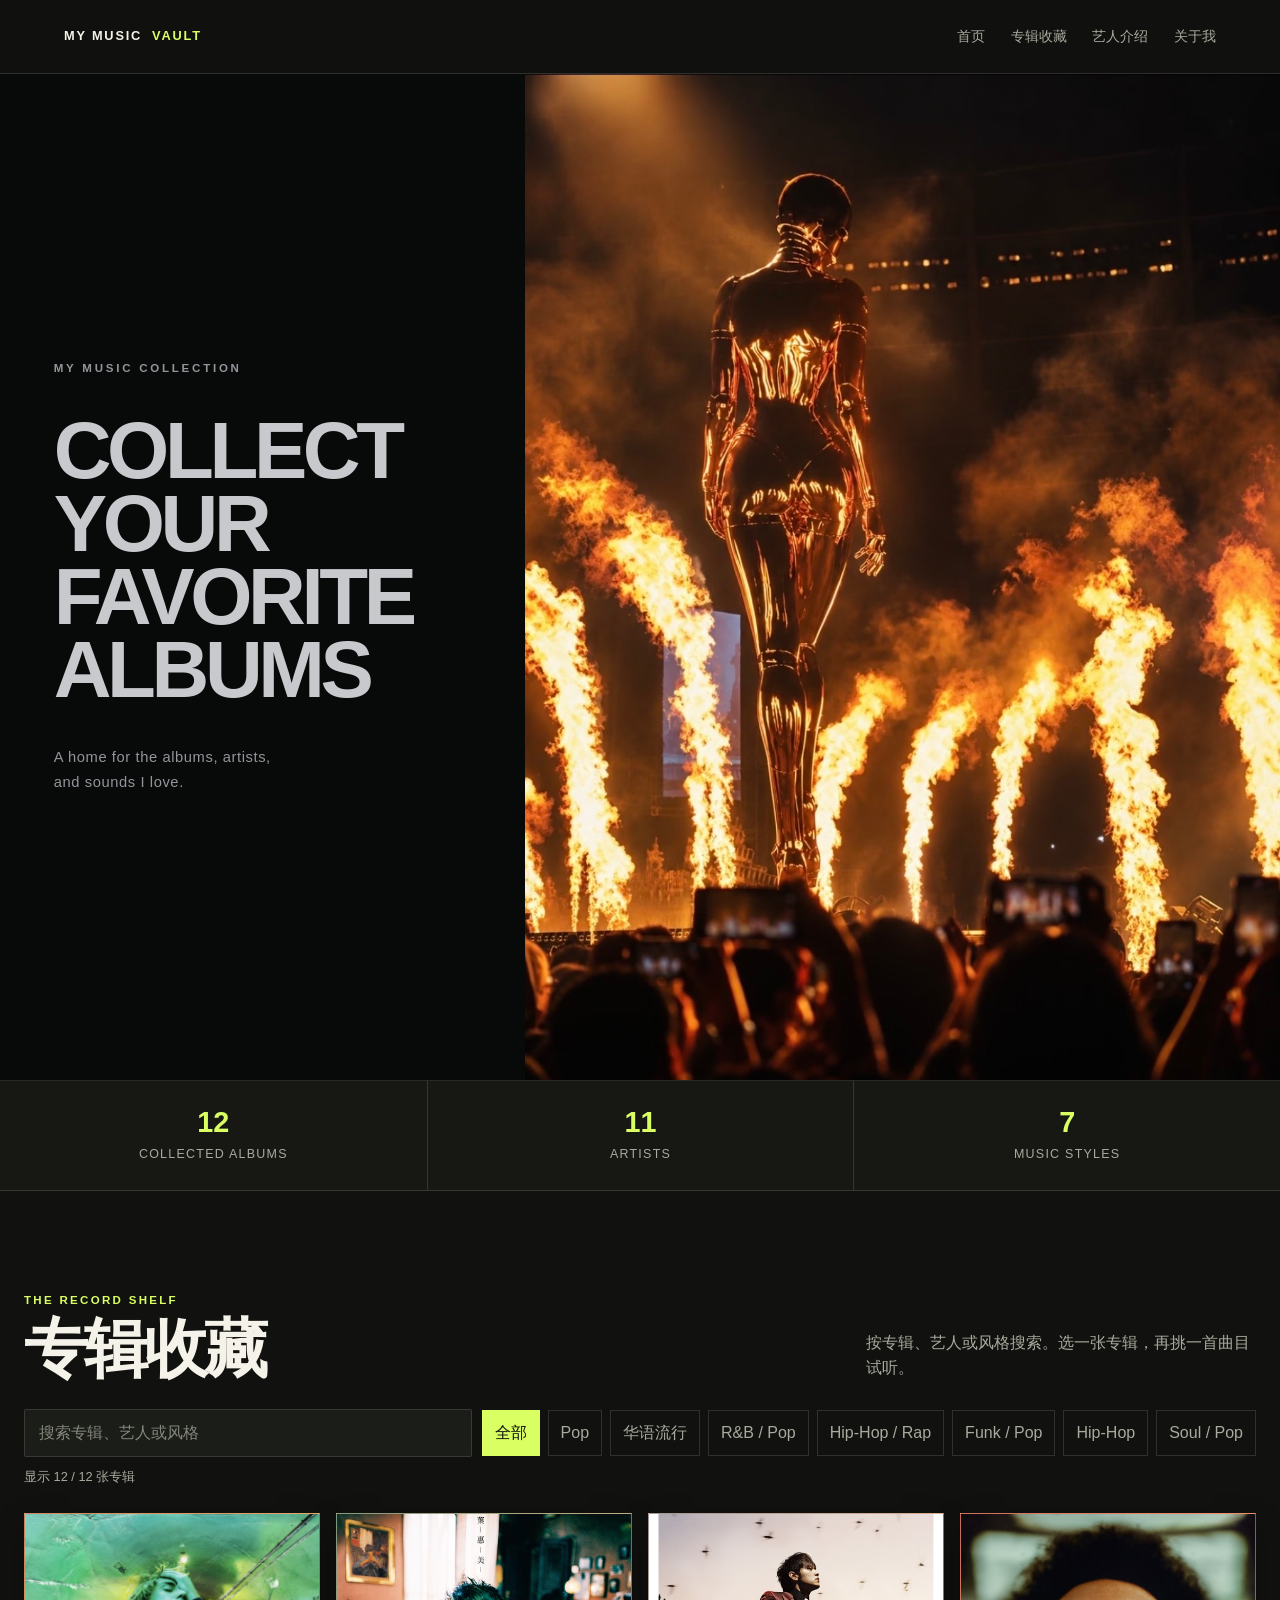
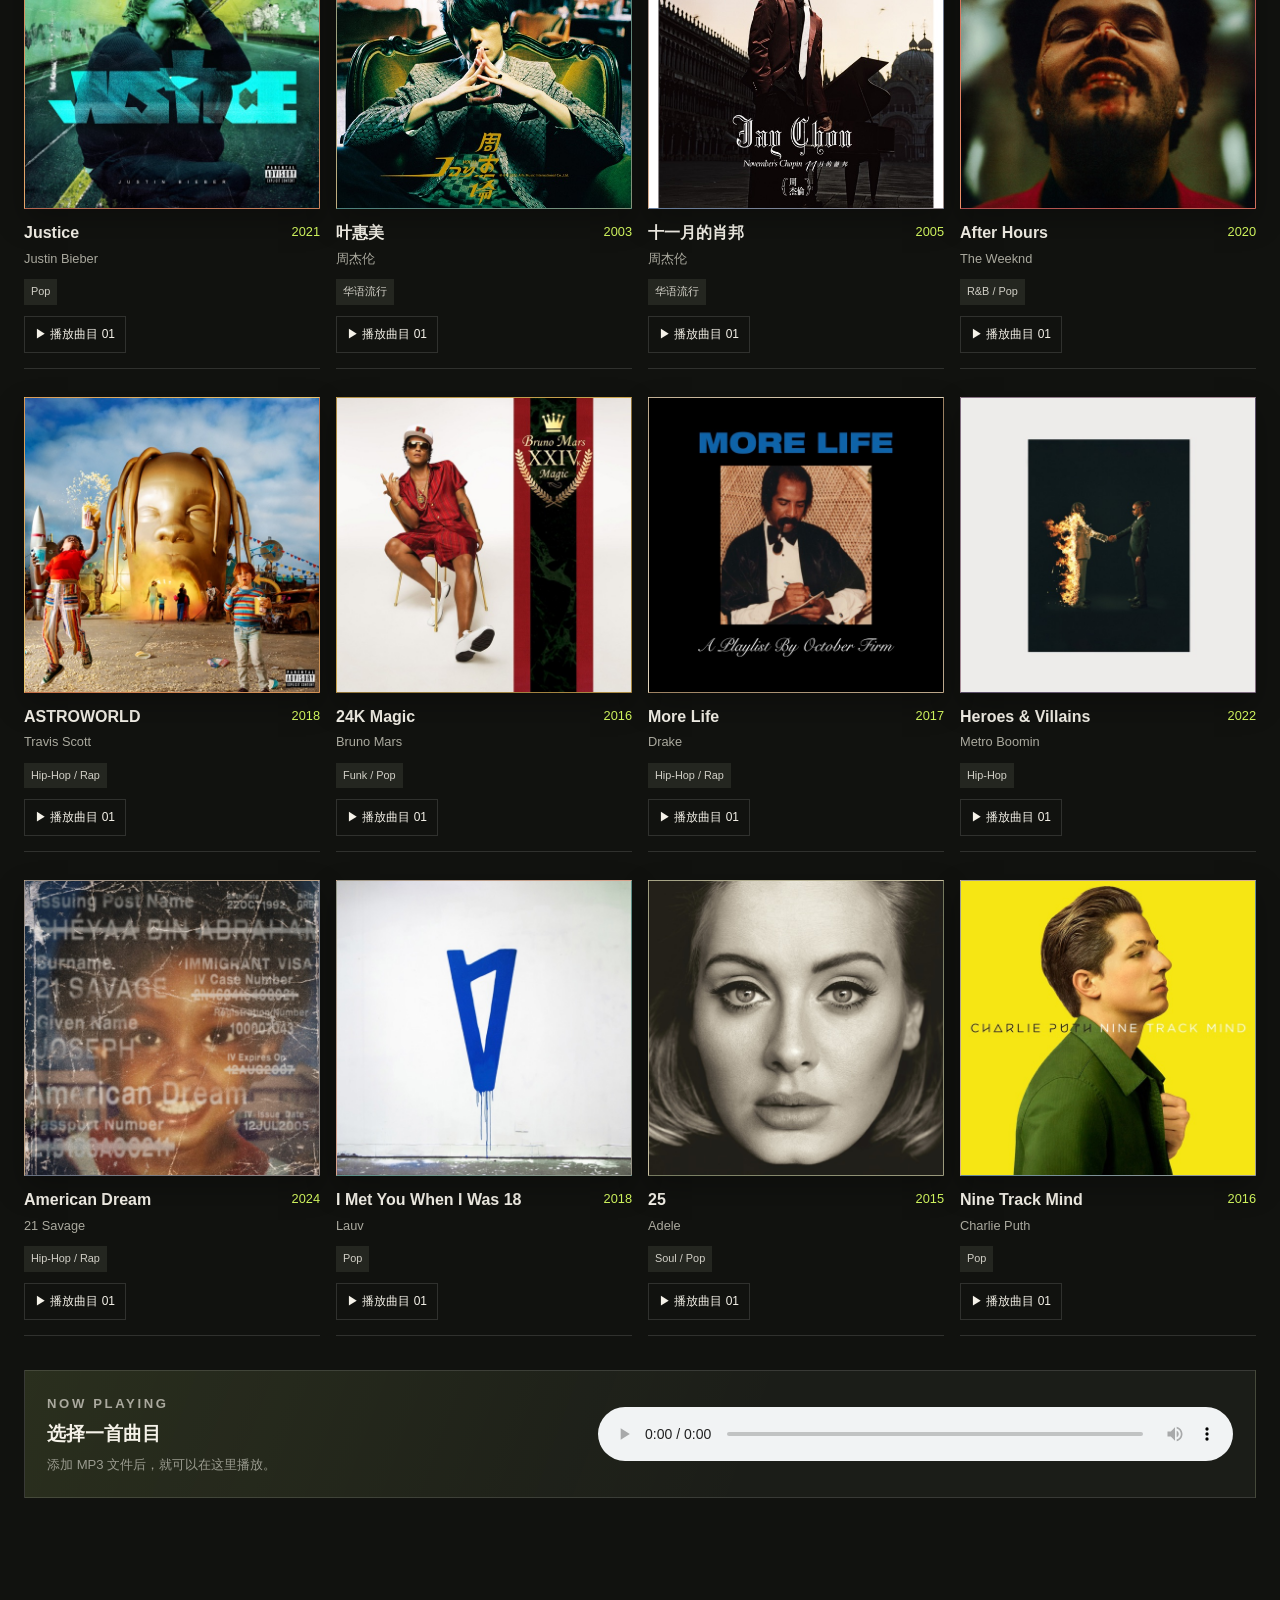
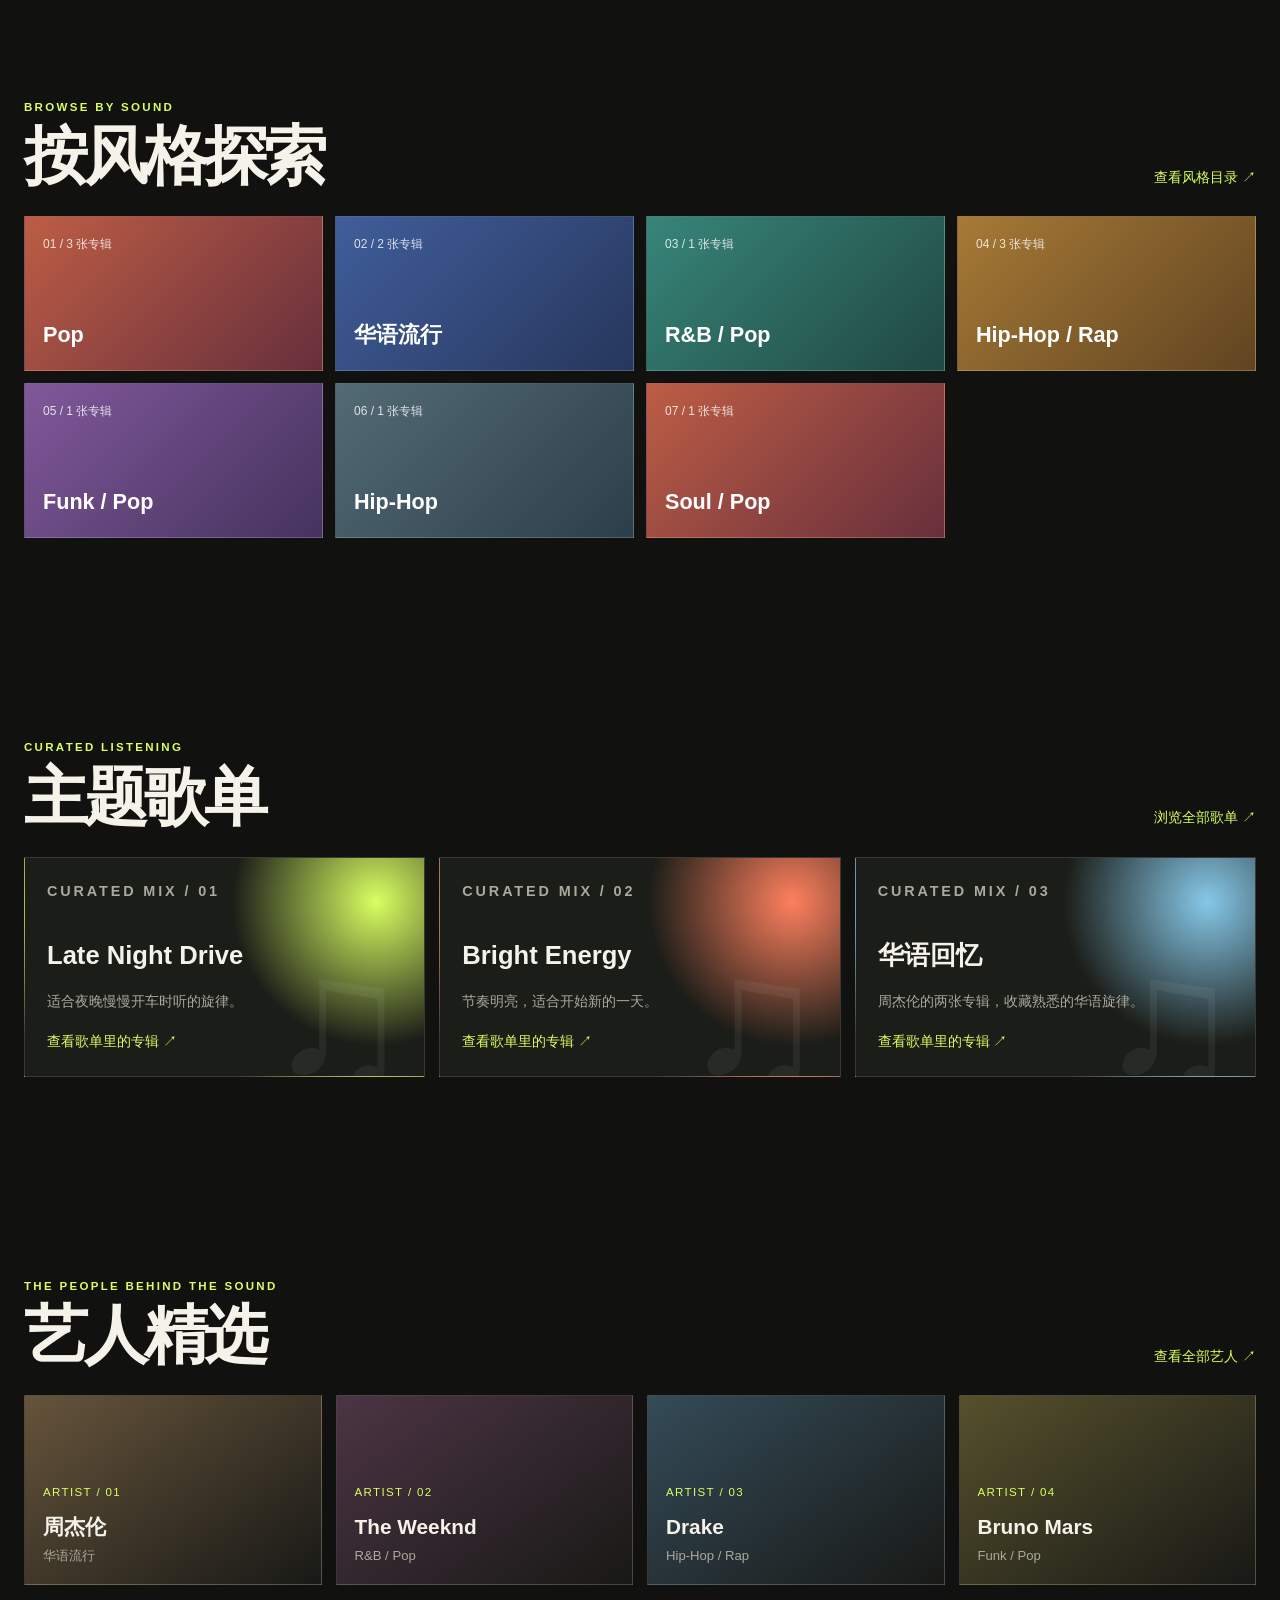
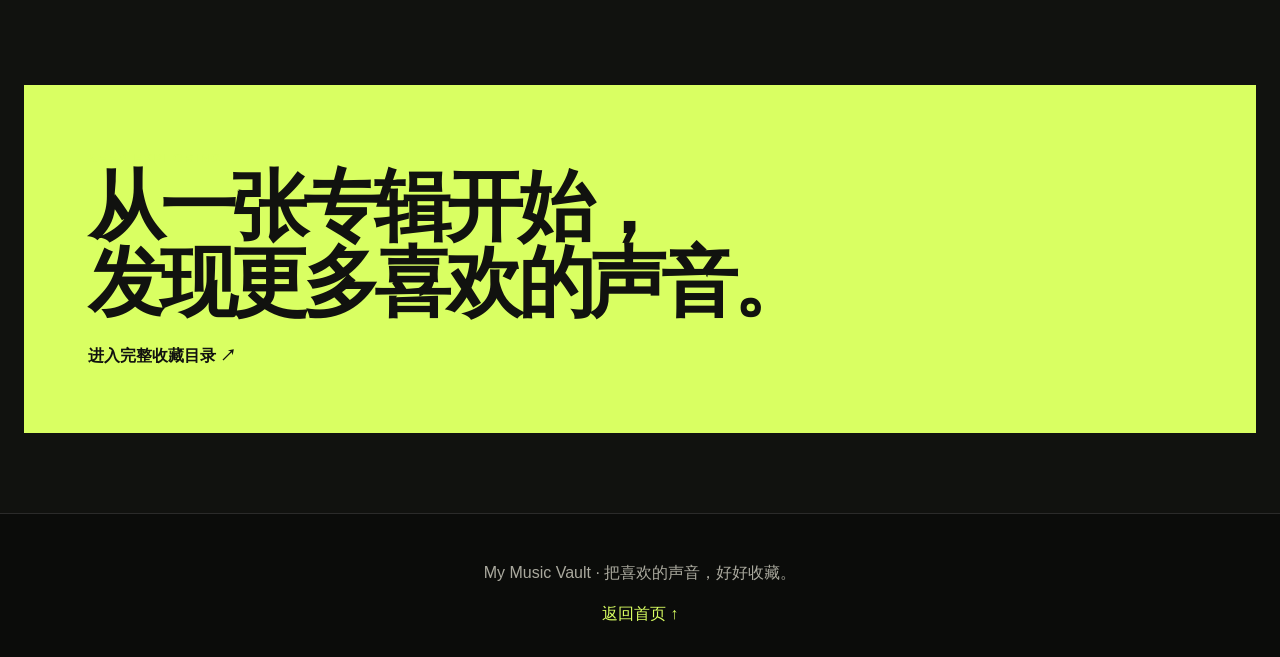
==== index.html @ e2407f65 "Add music collection website" ====
<!DOCTYPE html>
<html lang="zh-CN">
<head>
  <meta charset="UTF-8">
  <meta name="viewport" content="width=device-width, initial-scale=1">
  <meta name="description" content="My Music Vault：浏览我的专辑、艺人、音乐风格和主题歌单。">
  <meta name="theme-color" content="#11120f">
  <title>My Music Vault — 我的音乐收藏</title>

  <link rel="icon" type="image/png" sizes="32x32" href="favicon-32.png">
  <link rel="stylesheet" href="style.css">

  <style>
    :root {
      --home-bg: #11120f;
      --home-panel: #1b1d18;
      --home-panel-light: #242620;
      --home-text: #f5f2e9;
      --home-muted: #aaa99e;
      --home-line: rgba(255, 255, 255, .13);
      --home-lime: #d9ff62;
      --home-coral: #ff805e;
      --home-blue: #86c8e8;
    }

    * { box-sizing: border-box; }

    html { scroll-behavior: smooth; }

    body {
      margin: 0;
      color: var(--home-text);
      background: var(--home-bg);
      font-family: Arial, "PingFang SC", "Microsoft YaHei", sans-serif;
      line-height: 1.6;
    }

    a { color: inherit; }

    button, input { font: inherit; }

    .home-wrap {
      width: min(1320px, calc(100% - 48px));
      margin: 0 auto;
    }

    /* 导航 */
    .site-header {
      position: sticky;
      top: 0;
      z-index: 20;
      display: flex;
      align-items: center;
      justify-content: space-between;
      gap: 24px;
      min-height: 74px;
      padding: 14px clamp(20px, 5vw, 72px);
      border-bottom: 1px solid var(--home-line);
      background: rgba(17, 18, 15, .92);
      backdrop-filter: blur(14px);
    }

    .brand {
      color: var(--home-text);
      font-size: .8rem;
      font-weight: 800;
      letter-spacing: .14em;
      text-decoration: none;
      white-space: nowrap;
    }

    .brand strong { color: var(--home-lime); }

    .primary-nav {
      display: flex;
      flex-wrap: wrap;
      justify-content: center;
      gap: clamp(12px, 2vw, 28px);
    }

    .primary-nav a {
      color: var(--home-muted);
      font-size: .88rem;
      text-decoration: none;
    }

    .primary-nav a:hover,
    .primary-nav a[aria-current="page"] {
      color: var(--home-lime);
    }

    /* 首页主视觉 */
    .home-hero {
      position: relative;
      isolation: isolate;
      display: grid;
      grid-template-columns: .82fr 1.18fr;
      align-items: stretch;
      min-height: min(78vh, 760px);
      overflow: hidden;
      padding: 0;
      border-bottom: 1px solid var(--home-line);
      background: #080909;
    }

    .hero-copy {
      position: relative;
      z-index: 2;
      display: flex;
      align-items: center;
      max-width: none;
      padding: clamp(28px, 4.2vw, 68px);
      background: #080909;
    }

    .hero-copy-inner { width: 100%; }

    .hero-kicker {
      margin: 0 0 clamp(22px, 3vw, 42px);
      color: #92969b;
      font-size: clamp(.68rem, .9vw, .82rem);
      font-weight: 700;
      letter-spacing: .24em;
      line-height: 1.5;
    }

    .eyebrow {
      margin: 0;
      color: var(--home-lime);
      font-size: .72rem;
      font-weight: 700;
      letter-spacing: .2em;
      text-transform: uppercase;
    }

    .hero-copy h1 {
      max-width: none;
      margin: 0;
      color: #c7c9cc;
      font-size: clamp(3.3rem, 6.25vw, 6.4rem);
      font-weight: 700;
      letter-spacing: -.055em;
      line-height: .91;
      text-transform: uppercase;
    }

    .hero-copy h1 span { display: block; }

    .hero-note {
      max-width: 27ch;
      margin: clamp(24px, 3vw, 40px) 0 0;
      color: #92969b;
      font-size: clamp(.9rem, 1.15vw, 1.05rem);
      letter-spacing: .04em;
      line-height: 1.7;
    }

    .hero-photo {
      min-width: 0;
      min-height: 100%;
      overflow: hidden;
      background: #080909;
    }

    .hero-photo img {
      display: block;
      width: 100%;
      height: 100%;
      min-height: min(78vh, 760px);
      object-fit: cover;
      object-position: center;
    }

    .hero-actions {
      display: flex;
      flex-wrap: wrap;
      gap: 12px;
      margin-top: 30px;
    }

    .home-button {
      display: inline-flex;
      align-items: center;
      justify-content: center;
      min-height: 48px;
      padding: 12px 18px;
      border: 1px solid var(--home-lime);
      color: var(--home-bg);
      background: var(--home-lime);
      font-size: .88rem;
      font-weight: 800;
      text-decoration: none;
      transition: transform .2s ease, background .2s ease;
    }

    .home-button:hover {
      transform: translateY(-3px);
      background: #e9ffad;
    }

    .home-button.secondary {
      color: var(--home-text);
      background: transparent;
      border-color: var(--home-line);
    }

    .home-button.secondary:hover {
      color: var(--home-lime);
      border-color: var(--home-lime);
      background: transparent;
    }

    /* 统计条 */
    .stat-strip {
      display: grid;
      grid-template-columns: repeat(3, 1fr);
      border-bottom: 1px solid var(--home-line);
      background: #171814;
    }

    .stat-item {
      padding: 24px;
      text-align: center;
    }

    .stat-item + .stat-item {
      border-left: 1px solid var(--home-line);
    }

    .stat-item strong {
      display: block;
      color: var(--home-lime);
      font-size: 1.8rem;
      line-height: 1.2;
    }

    .stat-item span {
      color: var(--home-muted);
      font-size: .78rem;
      letter-spacing: .1em;
    }

    /* 通用板块 */
    .home-section {
      padding-top: clamp(60px, 8vw, 100px);
      padding-bottom: clamp(60px, 8vw, 100px);
    }

    .section-top {
      display: flex;
      align-items: end;
      justify-content: space-between;
      gap: 24px;
      margin-bottom: 28px;
    }

    .section-top h2 {
      margin: 8px 0 0;
      font-size: clamp(2.3rem, 5vw, 4.4rem);
      letter-spacing: -.065em;
      line-height: 1;
    }

    .section-top > p {
      max-width: 390px;
      margin: 0;
      color: var(--home-muted);
    }

    .section-link {
      color: var(--home-lime);
      font-size: .88rem;
      text-decoration: none;
      white-space: nowrap;
    }

    .section-link:hover { text-decoration: underline; }

    /* 搜索与筛选 */
    .browse-tools {
      display: flex;
      flex-wrap: wrap;
      align-items: center;
      gap: 10px;
      margin: 26px 0;
    }

    #album-search {
      flex: 1 1 250px;
      max-width: 460px;
      min-height: 46px;
      padding: 10px 14px;
      border: 1px solid var(--home-line);
      border-radius: 2px;
      color: var(--home-text);
      background: var(--home-panel);
      outline: none;
    }

    #album-search::placeholder { color: #85867c; }

    #album-search:focus {
      border-color: var(--home-lime);
      box-shadow: 0 0 0 3px rgba(217,255,98,.12);
    }

    .genre-filters {
      display: flex;
      flex-wrap: wrap;
      gap: 8px;
    }

    .genre-filter {
      padding: 9px 12px;
      border: 1px solid var(--home-line);
      color: var(--home-muted);
      background: transparent;
      cursor: pointer;
    }

    .genre-filter:hover,
    .genre-filter.active {
      border-color: var(--home-lime);
      color: var(--home-bg);
      background: var(--home-lime);
    }

    #search-count {
      width: 100%;
      color: var(--home-muted);
      font-size: .8rem;
    }

    /* 专辑网格 */
    .album-grid {
      display: grid;
      grid-template-columns: repeat(4, minmax(0, 1fr));
      gap: 28px 16px;
    }

    .album-card {
      min-width: 0;
      padding-bottom: 15px;
      border-bottom: 1px solid var(--home-line);
      transition: transform .22s ease;
    }

    .album-card:hover { transform: translateY(-5px); }

    .album-cover {
      position: relative;
      display: grid;
      aspect-ratio: 1;
      overflow: hidden;
      place-items: center;
      border: 1px solid rgba(255,255,255,.12);
      background: linear-gradient(140deg, var(--cover-a), var(--cover-b));
      box-shadow: 0 12px 28px rgba(0,0,0,.28);
    }

    .album-cover img {
      position: absolute;
      z-index: 1;
      width: 100%;
      height: 100%;
      object-fit: cover;
      transition: transform .4s ease;
    }

    .album-card:hover .album-cover img { transform: scale(1.05); }

    .cover-fallback {
      padding: 18px;
      color: white;
      font-size: clamp(1rem, 1.8vw, 1.45rem);
      font-weight: 850;
      letter-spacing: .06em;
      text-align: center;
      overflow-wrap: anywhere;
    }

    .album-info {
      display: flex;
      justify-content: space-between;
      gap: 10px;
      margin-top: 13px;
    }

    .album-info h3 {
      margin: 0 0 5px;
      font-size: 1rem;
      line-height: 1.35;
    }

    .album-info p {
      margin: 0;
      color: var(--home-muted);
      font-size: .8rem;
    }

    .album-year {
      color: var(--home-lime);
      font-size: .8rem;
      white-space: nowrap;
    }

    .album-genre-label {
      display: inline-block;
      margin-top: 10px;
      padding: 4px 7px;
      color: #d2d0c7;
      background: var(--home-panel-light);
      font-size: .68rem;
    }

    .play-track {
      display: block;
      margin-top: 11px;
      padding: 8px 10px;
      border: 1px solid var(--home-line);
      color: var(--home-text);
      background: transparent;
      font-size: .75rem;
      cursor: pointer;
    }

    .play-track:hover {
      border-color: var(--home-lime);
      color: var(--home-lime);
    }

    .empty-result {
      padding: 30px 0;
      color: var(--home-muted);
    }

    /* 音乐播放器 */
    .player-panel {
      display: grid;
      grid-template-columns: 1fr minmax(240px, 1.2fr);
      align-items: center;
      gap: 22px;
      margin-top: 34px;
      padding: 22px;
      border: 1px solid var(--home-line);
      background:
        linear-gradient(110deg, rgba(217,255,98,.08), transparent 60%),
        var(--home-panel);
    }

    .player-panel h3 { margin: 5px 0; }
    .player-panel p { margin: 0; color: var(--home-muted); font-size: .82rem; }
    .player-panel audio { width: 100%; accent-color: var(--home-lime); }

    /* 风格入口 */
    .genre-grid {
      display: grid;
      grid-template-columns: repeat(4, minmax(0, 1fr));
      gap: 12px;
    }

    .genre-card {
      position: relative;
      display: flex;
      min-height: 155px;
      flex-direction: column;
      justify-content: space-between;
      overflow: hidden;
      padding: 18px;
      border: 1px solid rgba(255,255,255,.12);
      color: white;
      background: linear-gradient(135deg, var(--genre-a), var(--genre-b));
      text-decoration: none;
      transition: transform .2s ease;
    }

    .genre-card:hover { transform: translateY(-4px); }
    .genre-card strong { font-size: 1.35rem; }
    .genre-card span { font-size: .75rem; opacity: .82; }

    /* 编辑精选歌单 */
    .playlist-grid {
      display: grid;
      grid-template-columns: repeat(3, minmax(0, 1fr));
      gap: 14px;
    }

    .playlist-card {
      position: relative;
      min-height: 220px;
      overflow: hidden;
      padding: 22px;
      border: 1px solid var(--home-line);
      background:
        radial-gradient(circle at 88% 20%, var(--playlist-glow), transparent 9rem),
        var(--home-panel);
    }

    .playlist-card::after {
      content: "♫";
      position: absolute;
      right: 14px;
      bottom: -42px;
      color: rgba(255,255,255,.06);
      font-size: 12rem;
      line-height: 1;
    }

    .playlist-card > * { position: relative; z-index: 1; }
    .playlist-card h3 { margin: 32px 0 8px; font-size: 1.6rem; }
    .playlist-card p { max-width: 280px; color: var(--home-muted); font-size: .9rem; }
    .playlist-card a { color: var(--home-lime); font-size: .85rem; text-decoration: none; }

    /* 艺人精选 */
    .artist-grid {
      display: grid;
      grid-template-columns: repeat(4, minmax(0, 1fr));
      gap: 14px;
    }

    .artist-card {
      min-height: 190px;
      display: flex;
      flex-direction: column;
      justify-content: end;
      padding: 18px;
      border: 1px solid var(--home-line);
      background: linear-gradient(145deg, var(--artist-a), #181916);
    }

    .artist-card span {
      color: var(--home-lime);
      font-size: .72rem;
      letter-spacing: .12em;
    }

    .artist-card h3 { margin: 9px 0 2px; font-size: 1.3rem; }
    .artist-card p { margin: 0; color: var(--home-muted); font-size: .82rem; }

    /* 结尾大色块 */
    .closing-banner {
      margin-bottom: 80px;
      padding: clamp(28px, 6vw, 64px);
      color: #11120f;
      background: var(--home-lime);
    }

    .closing-banner h2 {
      max-width: 760px;
      margin: 0;
      font-size: clamp(2.4rem, 6vw, 5.3rem);
      letter-spacing: -.07em;
      line-height: 1;
    }

    .closing-banner a {
      display: inline-block;
      margin-top: 22px;
      color: #11120f;
      font-weight: 800;
      text-decoration: none;
    }

    .site-footer {
      padding: 30px 20px;
      border-top: 1px solid var(--home-line);
      color: var(--home-muted);
      background: #0b0c0a;
      text-align: center;
    }

    .site-footer a { color: var(--home-lime); }

    [hidden] { display: none !important; }

    @media (max-width: 950px) {
      .album-grid { grid-template-columns: repeat(3, minmax(0, 1fr)); }
      .genre-grid, .artist-grid { grid-template-columns: repeat(2, minmax(0, 1fr)); }
      .home-hero { min-height: min(78vh, 760px); }
    }

    @media (max-width: 680px) {
      .site-header { flex-direction: column; padding: 14px 18px; }
      .primary-nav { gap: 10px 16px; }
      .home-wrap { width: calc(100% - 32px); }
      .home-hero {
        grid-template-columns: 1fr;
        min-height: 0;
        padding: 0;
      }
      .hero-copy { min-height: 0; padding: 48px 24px 42px; }
      .hero-kicker { margin-bottom: 24px; font-size: .68rem; }
      .hero-copy h1 { font-size: clamp(3rem, 14vw, 5rem); }
      .hero-note { max-width: 32ch; margin-top: 26px; font-size: .9rem; }
      .hero-photo { height: min(125vw, 620px); min-height: 0; }
      .hero-photo img { min-height: 0; }
      .section-top { display: block; }
      .section-top > p { margin-top: 12px; }
      .album-grid { grid-template-columns: repeat(2, minmax(0, 1fr)); gap: 22px 12px; }
      .playlist-grid { grid-template-columns: 1fr; }
      .player-panel { grid-template-columns: 1fr; }
      .stat-item { padding: 18px 8px; }
      .stat-item strong { font-size: 1.45rem; }
      .stat-item span { font-size: .65rem; }
    }

    @media (max-width: 390px) {
      .album-grid { grid-template-columns: 1fr; }
      .genre-grid, .artist-grid { grid-template-columns: 1fr; }
    }

    @media (prefers-reduced-motion: reduce) {
      *, *::before, *::after {
        scroll-behavior: auto !important;
        animation-duration: .01ms !important;
        transition-duration: .01ms !important;
      }
    }
  </style>
</head>

<body>
  <div id="nav-placeholder"></div>

  <main>
    <section class="home-hero">
      <div class="hero-copy">
        <div class="hero-copy-inner">
          <p class="hero-kicker">MY MUSIC COLLECTION</p>
          <h1><span>Collect</span><span>Your</span><span>Favorite</span><span>Albums</span></h1>
          <p class="hero-note">A home for the albums, artists, and sounds I love.</p>
        </div>
      </div>
      <div class="hero-photo">
        <img src="images/misc/hero-background.jpg" alt="音乐收藏网站首页主视觉照片">
      </div>
    </section>

    <section class="stat-strip" aria-label="收藏概况">
      <div class="stat-item">
        <strong id="album-total">12</strong>
        <span>COLLECTED ALBUMS</span>
      </div>
      <div class="stat-item">
        <strong id="artist-total">11</strong>
        <span>ARTISTS</span>
      </div>
      <div class="stat-item">
        <strong id="genre-total">—</strong>
        <span>MUSIC STYLES</span>
      </div>
    </section>

    <section class="home-wrap home-section" id="collection">
      <div class="section-top">
        <div>
          <p class="eyebrow">THE RECORD SHELF</p>
          <h2>专辑收藏</h2>
        </div>
        <p>按专辑、艺人或风格搜索。选一张专辑，再挑一首曲目试听。</p>
      </div>

      <div class="browse-tools">
        <input id="album-search" type="search"
               placeholder="搜索专辑、艺人或风格"
               aria-label="搜索专辑、艺人或风格">
        <div class="genre-filters" id="genre-filters" aria-label="按风格筛选"></div>
        <span id="search-count" aria-live="polite"></span>
      </div>

      <div class="album-grid" id="album-grid"></div>
      <p class="empty-result" id="empty-result" hidden>没有找到符合条件的专辑。</p>

      <section class="player-panel" aria-label="音乐播放器">
        <div>
          <p class="eyebrow">NOW PLAYING</p>
          <h3 id="now-playing">选择一首曲目</h3>
          <p id="player-status">添加 MP3 文件后，就可以在这里播放。</p>
        </div>
        <audio id="music-player" controls preload="none">
          你的浏览器不支持音频播放。
        </audio>
      </section>
    </section>

    <section class="home-wrap home-section">
      <div class="section-top">
        <div>
          <p class="eyebrow">BROWSE BY SOUND</p>
          <h2>按风格探索</h2>
        </div>
        <a class="section-link" href="genres.html">查看风格目录 ↗</a>
      </div>
      <div class="genre-grid" id="genre-grid"></div>
    </section>

    <section class="home-wrap home-section" id="playlists">
      <div class="section-top">
        <div>
          <p class="eyebrow">CURATED LISTENING</p>
          <h2>主题歌单</h2>
        </div>
        <a class="section-link" href="playlists.html">浏览全部歌单 ↗</a>
      </div>
      <div class="playlist-grid" id="playlist-grid"></div>
    </section>

    <section class="home-wrap home-section">
      <div class="section-top">
        <div>
          <p class="eyebrow">THE PEOPLE BEHIND THE SOUND</p>
          <h2>艺人精选</h2>
        </div>
        <a class="section-link" href="artists.html">查看全部艺人 ↗</a>
      </div>
      <div class="artist-grid" id="artist-grid"></div>
    </section>

    <section class="home-wrap closing-banner">
      <p class="eyebrow">KEEP EXPLORING</p>
      <h2>从一张专辑开始，<br>发现更多喜欢的声音。</h2>
      <a href="albums.html">进入完整收藏目录 ↗</a>
    </section>
  </main>

  <div id="footer-placeholder"></div>

  <script src="nav.js"></script>
  <script src="js/albums-data.js"></script>

  <script>
    const vault = window.MUSIC_VAULT;
    const albumGrid = document.getElementById("album-grid");
    const searchInput = document.getElementById("album-search");
    const genreFilters = document.getElementById("genre-filters");
    const emptyResult = document.getElementById("empty-result");
    const searchCount = document.getElementById("search-count");
    const player = document.getElementById("music-player");
    const playerStatus = document.getElementById("player-status");
    const nowPlaying = document.getElementById("now-playing");

    const coverColors = [
      ["#a94f38", "#e19a56"], ["#316d69", "#b8a36e"],
      ["#4d668a", "#d5a27d"], ["#9d3033", "#ef8155"],
      ["#bb592c", "#e8bd57"], ["#806020", "#c59935"],
      ["#8f704b", "#ded0b5"], ["#433653", "#9e7e8b"],
      ["#515d70", "#b69673"], ["#438179", "#d4957b"],
      ["#626849", "#c2b995"], ["#50788b", "#d5a57d"]
    ];

    function escapeHtml(value) {
      return String(value ?? "").replace(/[&<>"']/g, (char) => ({
        "&": "&amp;",
        "<": "&lt;",
        ">": "&gt;",
        '"': "&quot;",
        "'": "&#39;"
      })[char]);
    }

    function renderAlbumCards(list) {
      albumGrid.innerHTML = list.map((album) => {
        const colorIndex = vault.albums.findIndex((item) => item.id === album.id);
        const colors = coverColors[colorIndex % coverColors.length];
        const firstTrack = album.tracks[0];

        return `
          <article class="album-card">
            <a href="album.html?id=${encodeURIComponent(album.id)}"
               class="album-cover"
               style="--cover-a:${colors[0]};--cover-b:${colors[1]}"
               aria-label="查看专辑 ${escapeHtml(album.title)}">
              <span class="cover-fallback">${escapeHtml(album.title)}</span>
              <img src="${escapeHtml(album.cover)}"
                   alt="${escapeHtml(album.title)} 专辑封面"
                   loading="lazy"
                   onerror="this.remove()">
            </a>

            <div class="album-info">
              <div>
                <h3>${escapeHtml(album.title)}</h3>
                <p>${escapeHtml(album.artist)}</p>
              </div>
              <span class="album-year">${escapeHtml(album.year)}</span>
            </div>

            <span class="album-genre-label">${escapeHtml(album.genre)}</span>
            <button class="play-track"
                    type="button"
                    data-title="${escapeHtml(album.title)} · ${escapeHtml(firstTrack.title)}"
                    data-file="${escapeHtml(firstTrack.file)}">
              ▶ 播放曲目 01
            </button>
          </article>
        `;
      }).join("");

      albumGrid.querySelectorAll(".play-track").forEach((button) => {
        button.addEventListener("click", async () => {
          nowPlaying.textContent = button.dataset.title;
          player.src = button.dataset.file;
          playerStatus.textContent = `正在读取：${button.dataset.file}`;

          try {
            await player.play();
            playerStatus.textContent = "正在播放。";
          } catch {
            playerStatus.textContent =
              `暂时无法播放。请检查 MP3 是否存在：${button.dataset.file}`;
          }
        });
      });

      searchCount.textContent = `显示 ${list.length} / ${vault.albums.length} 张专辑`;
      emptyResult.hidden = list.length > 0;
    }

    function renderFilters() {
      const genres = [...new Set(vault.albums.map((album) => album.genre))];
      const allGenres = ["全部", ...genres];

      genreFilters.innerHTML = allGenres.map((genre, index) => `
        <button class="genre-filter${index === 0 ? " active" : ""}"
                type="button"
                data-genre="${escapeHtml(genre)}">
          ${escapeHtml(genre)}
        </button>
      `).join("");

      genreFilters.addEventListener("click", (event) => {
        const button = event.target.closest(".genre-filter");
        if (!button) return;

        genreFilters.querySelectorAll(".genre-filter").forEach((item) => {
          item.classList.toggle("active", item === button);
        });

        filterAlbums(button.dataset.genre);
      });
    }

    let selectedGenre = "全部";

    function filterAlbums(genre = selectedGenre) {
      selectedGenre = genre;
      const keyword = searchInput.value.trim().toLowerCase();

      const filtered = vault.albums.filter((album) => {
        const matchesGenre = genre === "全部" || album.genre === genre;
        const searchable = `${album.title} ${album.artist} ${album.genre} ${album.year}`.toLowerCase();
        return matchesGenre && searchable.includes(keyword);
      });

      renderAlbumCards(filtered);
    }

    function renderGenres() {
      const colors = [
        ["#bd5d45", "#672f3c"],
        ["#405e9b", "#27375c"],
        ["#378579", "#204842"],
        ["#a77a36", "#604421"],
        ["#80589a", "#45335e"],
        ["#536b75", "#2c3e4a"]
      ];

      const genres = [...new Set(vault.albums.map((album) => album.genre))];

      document.getElementById("genre-grid").innerHTML = genres.map((genre, index) => {
        const amount = vault.albums.filter((album) => album.genre === genre).length;
        const color = colors[index % colors.length];

        return `
          <a class="genre-card"
             href="genres.html?genre=${encodeURIComponent(genre)}"
             style="--genre-a:${color[0]};--genre-b:${color[1]}">
            <span>${String(index + 1).padStart(2, "0")} / ${amount} 张专辑</span>
            <strong>${escapeHtml(genre)}</strong>
          </a>
        `;
      }).join("");

      document.getElementById("genre-total").textContent = genres.length;
    }

    function renderPlaylists() {
      const colors = ["#d9ff62", "#ff805e", "#86c8e8"];

      document.getElementById("playlist-grid").innerHTML =
        vault.playlists.map((playlist, index) => `
          <article class="playlist-card"
                   style="--playlist-glow:${colors[index % colors.length]}">
            <p class="eyebrow">CURATED MIX / ${String(index + 1).padStart(2, "0")}</p>
            <h3>${escapeHtml(playlist.title)}</h3>
            <p>${escapeHtml(playlist.description)}</p>
            <a href="playlists.html#${encodeURIComponent(playlist.id)}">
              查看歌单里的专辑 ↗
            </a>
          </article>
        `).join("");
    }

    function renderArtists() {
      const featuredIds = ["jay-chou", "the-weeknd", "drake", "bruno-mars"];
      const featured = featuredIds
        .map((id) => vault.artists.find((artist) => artist.id === id))
        .filter(Boolean);

      document.getElementById("artist-grid").innerHTML = featured.map((artist, index) => `
        <article class="artist-card"
                 style="--artist-a:${["#66543b", "#4c3444", "#344b58", "#56502c"][index]}">
          <span>ARTIST / ${String(index + 1).padStart(2, "0")}</span>
          <h3>${escapeHtml(artist.name)}</h3>
          <p>${escapeHtml(artist.genre)}</p>
        </article>
      `).join("");

      document.getElementById("artist-total").textContent = vault.artists.length;
    }

    document.getElementById("album-total").textContent = vault.albums.length;
    searchInput.addEventListener("input", () => filterAlbums(selectedGenre));

    renderFilters();
    renderAlbumCards(vault.albums);
    renderGenres();
    renderPlaylists();
    renderArtists();

    player.addEventListener("error", () => {
      playerStatus.textContent = "音频无法读取，请检查 MP3 文件和路径。";
    });
  </script>
</body>
</html>
---- style.css ----
:root {
  --bg: #11120f;
  --panel: #1a1b17;
  --panel-light: #22231e;
  --text: #f2f0e8;
  --muted: #9b9c90;
  --line: rgba(255, 255, 255, .12);
  --lime: #d9ff62;
  --orange: #ff825e;
}

* {
  box-sizing: border-box;
}

html {
  scroll-behavior: smooth;
}

body {
  margin: 0;
  color: var(--text);
  background:
    radial-gradient(ellipse at 80% 0%, rgba(217, 255, 98, .06), transparent 35rem),
    var(--bg);
  font-family: Inter, "Helvetica Neue", Arial, "PingFang SC", "Microsoft YaHei", sans-serif;
  line-height: 1.6;
}

a {
  color: inherit;
}

button,
input {
  font: inherit;
}

/* 顶部导航 */
.site-header {
  position: sticky;
  top: 0;
  z-index: 20;
  min-height: 76px;
  display: flex;
  align-items: center;
  justify-content: space-between;
  gap: 28px;
  padding: 14px clamp(20px, 5vw, 76px);
  border-bottom: 1px solid var(--line);
  background: rgba(17, 18, 15, .88);
  backdrop-filter: blur(16px);
}

.brand {
  display: inline-flex;
  align-items: center;
  gap: 10px;
  color: var(--text);
  font-size: .78rem;
  font-weight: 800;
  letter-spacing: .14em;
  text-decoration: none;
  white-space: nowrap;
}

.brand strong {
  color: var(--lime);
}

.primary-nav {
  display: flex;
  flex-wrap: wrap;
  justify-content: center;
  gap: clamp(14px, 2.6vw, 34px);
}

.primary-nav a {
  color: var(--muted);
  font-size: .88rem;
  text-decoration: none;
  transition: color .2s ease;
}

.primary-nav a:hover,
.primary-nav a[aria-current="page"] {
  color: var(--lime);
}

/* 首页主视觉 */
.hero {
  position: relative;
  isolation: isolate;
  min-height: min(720px, 82vh);
  overflow: hidden;
  padding: clamp(48px, 10vw, 140px) clamp(24px, 9vw, 130px);
  justify-content: center;
  background:
    linear-gradient(90deg, rgba(17, 18, 15, .97) 0%, rgba(17, 18, 15, .76) 48%, rgba(17, 18, 15, .35) 100%),
    url("images/misc/hero.jpg") center / cover,
    #25251f;
}

.hero::after {
  content: "";
  position: absolute;
  z-index: -1;
  top: 50%;
  right: clamp(20px, 9vw, 140px);
  width: clamp(220px, 34vw, 470px);
  aspect-ratio: 1;
  border: 1px solid rgba(217, 255, 98, .4);
  border-radius: 50%;
  background:
    radial-gradient(circle, var(--bg) 0 5%, transparent 5.5% 15%, rgba(255,255,255,.08) 15.5% 16%, transparent 16.5% 31%, rgba(255,255,255,.07) 31.5% 32%, transparent 32.5% 48%, rgba(255,255,255,.06) 48.5% 49%, transparent 49.5%),
    radial-gradient(circle at 35% 30%, rgba(217,255,98,.18), transparent 38%);
  box-shadow: 0 0 90px rgba(217, 255, 98, .09), inset 0 0 60px rgba(217,255,98,.07);
  transform: translateY(-50%) rotate(-18deg);
}

.hero > * {
  position: relative;
  z-index: 1;
}

.hero .eyebrow,
.eyebrow {
  color: var(--lime);
  font-size: .7rem;
  font-weight: 700;
  letter-spacing: .2em;
  text-transform: uppercase;
}

.hero h1 {
  max-width: 760px;
  margin: 20px 0;
  font-size: clamp(3.4rem, 8.6vw, 8rem);
  font-weight: 800;
  letter-spacing: -.075em;
  line-height: .98;
}

.hero h1 em {
  color: var(--lime);
  font-style: normal;
}

.hero-intro,
.hero > p:not(.eyebrow) {
  max-width: 490px;
  color: #c5c4bb;
  font-size: clamp(1rem, 1.5vw, 1.15rem);
  line-height: 1.8;
}

.hero-link {
  display: inline-flex;
  align-items: center;
  gap: 20px;
  width: fit-content;
  margin-top: 22px;
  padding: 13px 18px;
  border: 1px solid var(--lime);
  color: var(--bg);
  background: var(--lime);
  font-size: .85rem;
  font-weight: 800;
  text-decoration: none;
  transition: transform .2s ease, background .2s ease;
}

.hero-link:hover {
  transform: translateY(-3px);
  background: #e7ff9c;
}

/* 专辑区域与标题 */
.collection {
  width: min(1320px, calc(100% - 48px));
  padding: clamp(64px, 9vw, 120px) 0;
}

.section-heading {
  align-items: end;
  margin-bottom: 34px;
}

.section-heading h2 {
  color: var(--text);
  font-size: clamp(2.6rem, 5vw, 4.6rem);
  font-weight: 800;
  letter-spacing: -.06em;
}

.section-heading p {
  color: var(--muted);
}

.search-row {
  margin: 30px 0 34px;
}

.search-row label {
  color: var(--muted);
  font-size: .85rem;
}

#album-search {
  min-height: 48px;
  border: 1px solid var(--line);
  border-radius: 3px;
  color: var(--text);
  background: var(--panel);
}

#album-search::placeholder {
  color: #73746b;
}

#album-search:focus {
  border-color: var(--lime);
  outline: 2px solid rgba(217, 255, 98, .18);
}

#result-count {
  color: var(--lime);
  font-size: .82rem;
}

/* 专辑卡片 */
.album-grid {
  grid-template-columns: repeat(4, minmax(0, 1fr));
  gap: 34px 18px;
}

.album-card {
  min-width: 0;
  padding: 0 0 16px;
  border-bottom: 1px solid var(--line);
  background: transparent;
  transition: transform .25s ease;
}

.album-card:hover {
  transform: translateY(-5px);
  box-shadow: none;
}

.cover {
  border: 1px solid rgba(255, 255, 255, .12);
  background: linear-gradient(135deg, var(--tone-a), var(--tone-b));
  box-shadow: 0 14px 35px rgba(0, 0, 0, .25);
}

.cover img {
  z-index: 1;
  transition: transform .45s cubic-bezier(.2,.7,.2,1);
}

.album-card:hover .cover img {
  transform: scale(1.055);
}

.cover-title {
  position: absolute;
  z-index: 2;
  right: 0;
  bottom: 0;
  left: 0;
  padding: 36px 14px 13px;
  color: white;
  background: linear-gradient(transparent, rgba(0,0,0,.7));
  font-size: .9rem;
  font-weight: 800;
  letter-spacing: .08em;
}

.album-meta {
  min-height: 76px;
  margin-top: 16px;
}

.album-meta h3 {
  margin-bottom: 6px;
  color: var(--text);
  font-size: 1rem;
  line-height: 1.35;
}

.album-meta p {
  color: var(--muted);
  font-size: .82rem;
}

.album-year {
  color: var(--lime);
  font-size: .78rem;
}

/* 曲目按钮 */
.track-list {
  gap: 7px;
  margin-top: 12px;
}

.track-button {
  padding: 7px 9px;
  border: 1px solid var(--line);
  border-radius: 2px;
  color: #d5d4cc;
  background: transparent;
  font-size: .75rem;
  transition: color .2s ease, border-color .2s ease, background .2s ease;
}

.track-button:hover,
.track-button:focus-visible {
  border-color: var(--lime);
  color: var(--bg);
  background: var(--lime);
}

/* 播放器 */
.player {
  margin-top: 70px;
  padding: clamp(20px, 4vw, 38px);
  border: 1px solid var(--line);
  background:
    linear-gradient(120deg, rgba(217,255,98,.08), transparent 55%),
    var(--panel);
}

.player h2 {
  color: var(--lime);
  font-size: 1.5rem;
}

.player audio {
  accent-color: var(--lime);
}

#player-status {
  color: var(--muted);
}

/* 其他页面链接和页脚 */
.quick-links {
  gap: 10px;
}

.quick-links a {
  padding: 11px 14px;
  border: 1px solid var(--line);
  color: #d8d7cf;
  font-size: .82rem;
  text-decoration: none;
}

.quick-links a:hover {
  border-color: var(--lime);
  color: var(--lime);
  background: transparent;
}

.site-footer {
  padding: 34px 24px;
  border-top: 1px solid var(--line);
  color: var(--muted);
  background: #0b0c0a;
  text-align: center;
}

.site-footer a {
  color: var(--lime);
  text-decoration: none;
}

/* 平板与手机 */
@media (max-width: 980px) {
  .album-grid {
    grid-template-columns: repeat(3, minmax(0, 1fr));
  }

  .site-header {
    flex-wrap: wrap;
  }
}

@media (max-width: 680px) {
  .site-header {
    justify-content: center;
    padding: 14px 18px;
  }

  .primary-nav {
    gap: 12px 18px;
  }

  .hero {
    min-height: 600px;
    padding: 60px 24px;
  }

  .hero::after {
    top: auto;
    right: -50px;
    bottom: -40px;
    width: 240px;
    transform: rotate(-18deg);
  }

  .hero h1 {
    font-size: clamp(3.2rem, 14vw, 5.5rem);
  }

  .section-heading {
    display: block;
  }

  .album-grid {
    grid-template-columns: repeat(2, minmax(0, 1fr));
    gap: 24px 12px;
  }

  .collection {
    width: calc(100% - 32px);
  }
}

@media (max-width: 390px) {
  .album-grid {
    grid-template-columns: 1fr;
  }
}

@media (prefers-reduced-motion: reduce) {
  *,
  *::before,
  *::after {
    scroll-behavior: auto !important;
    transition-duration: .01ms !important;
  }
}
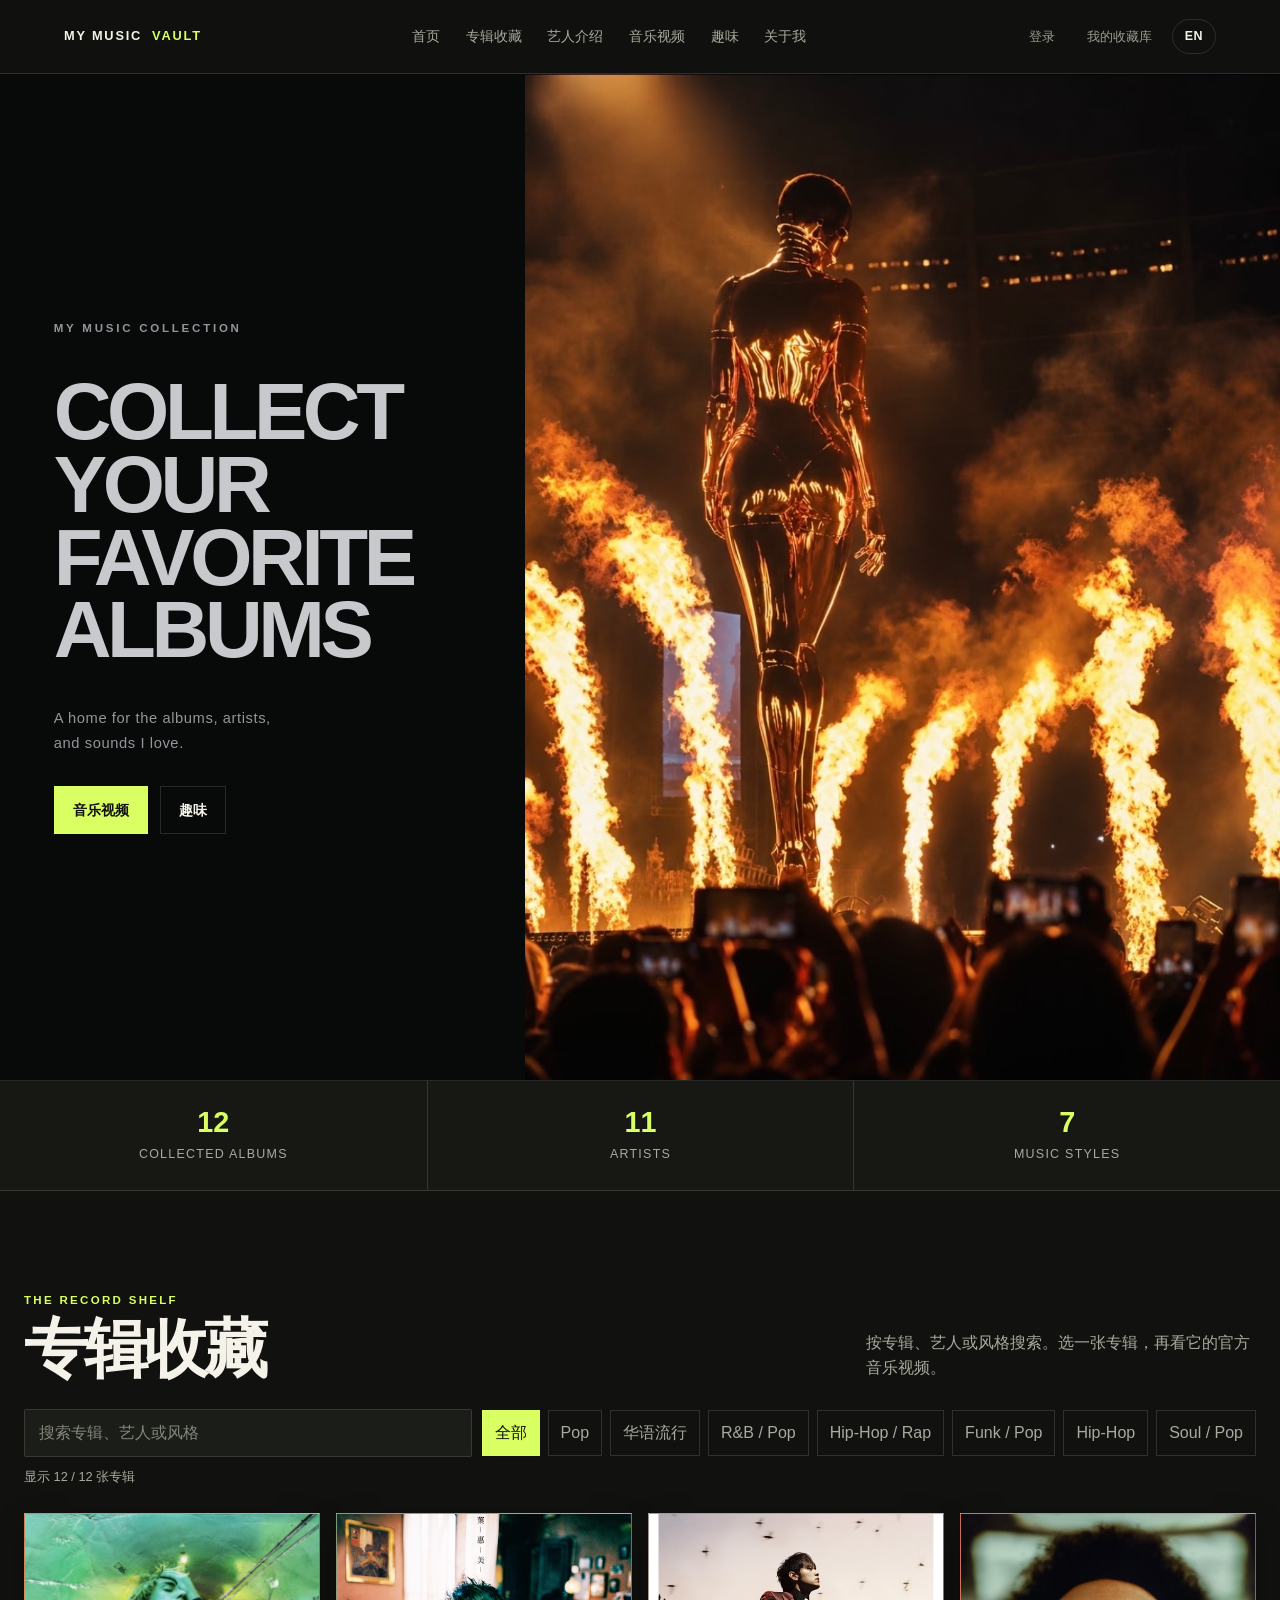
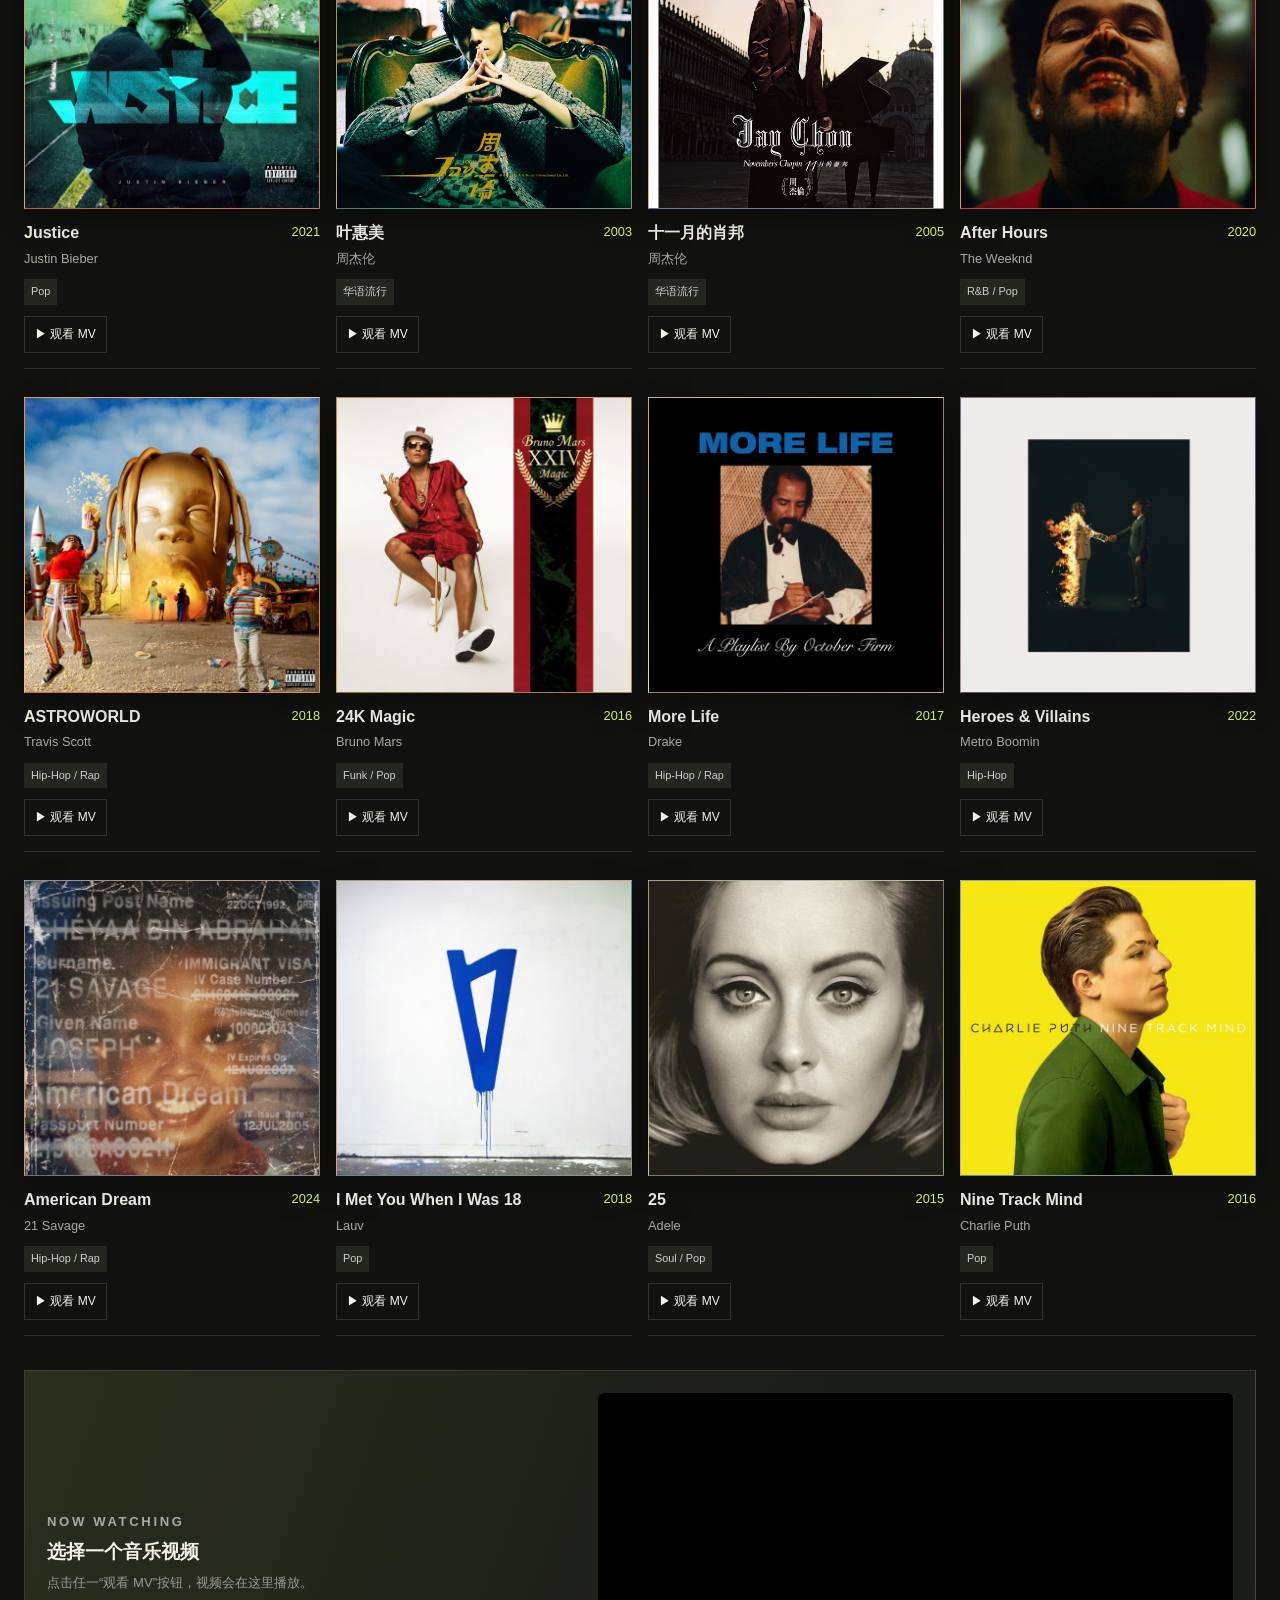
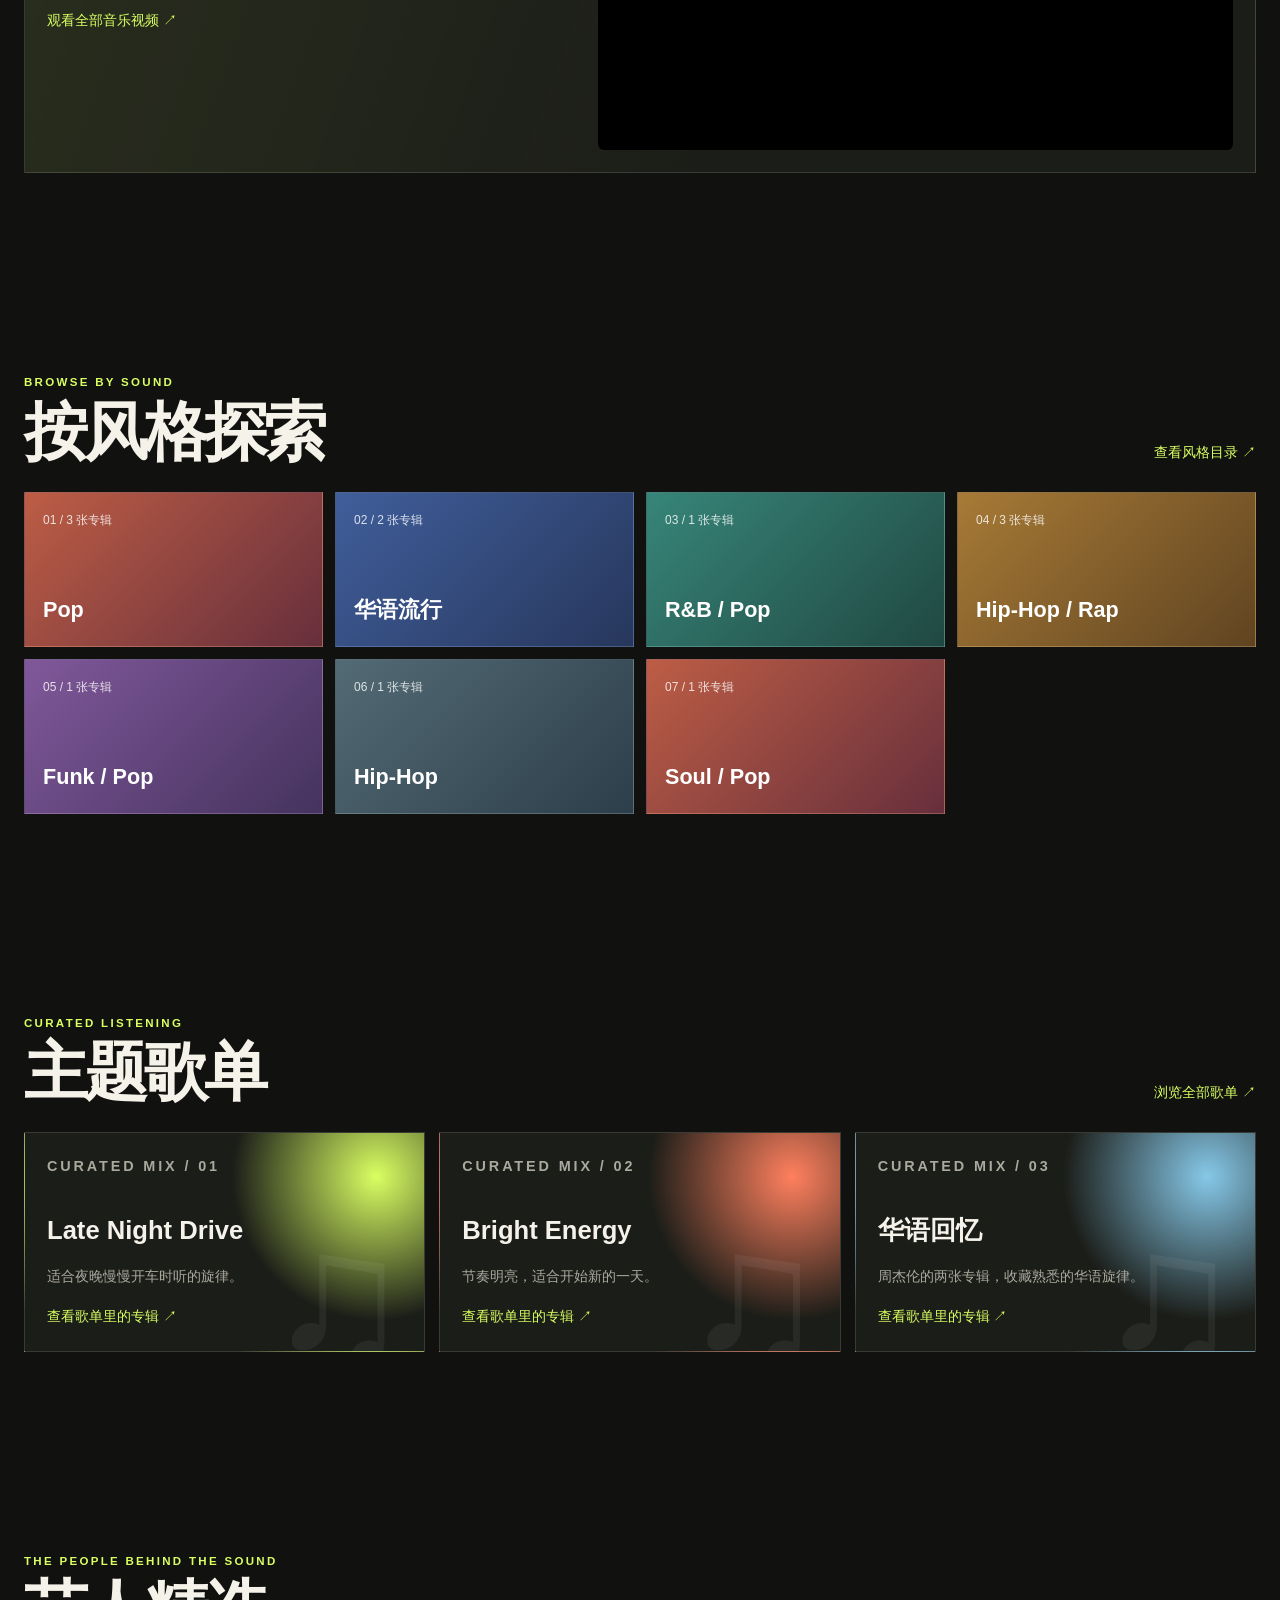
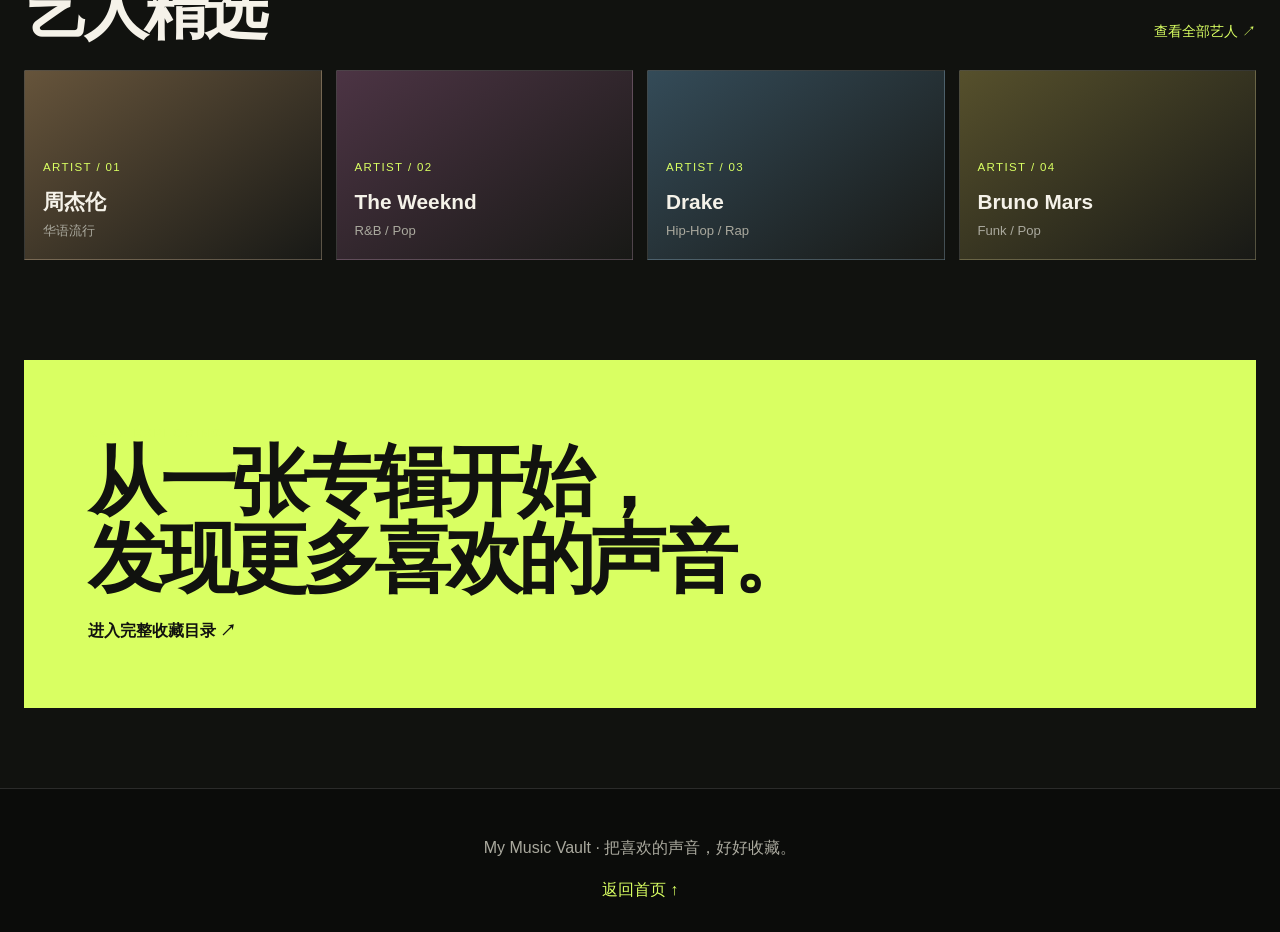
==== commit e8963939: "改造音乐收藏站：中英切换、B站视频替代MP3、趣味页、账号与个人收藏库 - 新增中英文语言切换(js/i18n.js) - 删除全部 mp3，改用 B 站音乐视频(videos.html) - 新增趣" ====
--- a/index.html
+++ b/index.html
@@ -3,7 +3,7 @@
 <head>
   <meta charset="UTF-8">
   <meta name="viewport" content="width=device-width, initial-scale=1">
-  <meta name="description" content="My Music Vault：浏览我的专辑、艺人、音乐风格和主题歌单。">
+  <meta name="description" content="My Music Vault：浏览我的专辑、艺人、音乐风格、音乐视频和主题歌单。">
   <meta name="theme-color" content="#11120f">
   <title>My Music Vault — 我的音乐收藏</title>
 
@@ -434,7 +434,7 @@
       color: var(--home-muted);
     }
 
-    /* 音乐播放器 */
+    /* 音乐视频播放器 */
     .player-panel {
       display: grid;
       grid-template-columns: 1fr minmax(240px, 1.2fr);
@@ -450,7 +450,29 @@
 
     .player-panel h3 { margin: 5px 0; }
     .player-panel p { margin: 0; color: var(--home-muted); font-size: .82rem; }
-    .player-panel audio { width: 100%; accent-color: var(--home-lime); }
+
+    .video-frame {
+      position: relative;
+      width: 100%;
+      aspect-ratio: 16 / 9;
+      overflow: hidden;
+      border-radius: 6px;
+      background: #000;
+    }
+
+    .video-frame iframe {
+      display: block;
+      width: 100%;
+      height: 100%;
+      border: 0;
+    }
+
+    .player-actions {
+      margin-top: 16px;
+      display: flex;
+      flex-wrap: wrap;
+      gap: 10px;
+    }
 
     /* 风格入口 */
     .genre-grid {
@@ -629,6 +651,10 @@
           <p class="hero-kicker">MY MUSIC COLLECTION</p>
           <h1><span>Collect</span><span>Your</span><span>Favorite</span><span>Albums</span></h1>
           <p class="hero-note">A home for the albums, artists, and sounds I love.</p>
+          <div class="hero-actions">
+            <a class="home-button" href="videos.html" data-i18n="nav.videos">音乐视频</a>
+            <a class="home-button secondary" href="fun.html" data-i18n="nav.fun">趣味</a>
+          </div>
         </div>
       </div>
       <div class="hero-photo">
@@ -655,31 +681,38 @@
       <div class="section-top">
         <div>
           <p class="eyebrow">THE RECORD SHELF</p>
-          <h2>专辑收藏</h2>
+          <h2 data-i18n="home.heading.collection">专辑收藏</h2>
         </div>
-        <p>按专辑、艺人或风格搜索。选一张专辑，再挑一首曲目试听。</p>
+        <p data-i18n="home.browse-note">按专辑、艺人或风格搜索。选一张专辑，再看它的官方音乐视频。</p>
       </div>
 
       <div class="browse-tools">
         <input id="album-search" type="search"
                placeholder="搜索专辑、艺人或风格"
-               aria-label="搜索专辑、艺人或风格">
+               aria-label="搜索专辑、艺人或风格"
+               data-i18n-ph="home.search-ph">
         <div class="genre-filters" id="genre-filters" aria-label="按风格筛选"></div>
         <span id="search-count" aria-live="polite"></span>
       </div>
 
       <div class="album-grid" id="album-grid"></div>
-      <p class="empty-result" id="empty-result" hidden>没有找到符合条件的专辑。</p>
-
-      <section class="player-panel" aria-label="音乐播放器">
+      <p class="empty-result" id="empty-result" data-i18n="albums.empty" hidden>没有找到符合条件的专辑。</p>
+
+      <section class="player-panel" aria-label="音乐视频播放器">
         <div>
-          <p class="eyebrow">NOW PLAYING</p>
-          <h3 id="now-playing">选择一首曲目</h3>
-          <p id="player-status">添加 MP3 文件后，就可以在这里播放。</p>
+          <p class="eyebrow" data-i18n="home.player.eyebrow">NOW WATCHING</p>
+          <h3 id="now-playing" data-i18n="home.player.title">选择一个音乐视频</h3>
+          <p id="player-status" data-i18n="home.player.status">点击任一“观看 MV”按钮，视频会在这里播放。</p>
+          <div class="player-actions">
+            <a class="section-link" href="videos.html" data-i18n="home.videos.link">观看全部音乐视频 ↗</a>
+          </div>
         </div>
-        <audio id="music-player" controls preload="none">
-          你的浏览器不支持音频播放。
-        </audio>
+        <div class="video-frame">
+          <iframe id="video-player" src="https://player.bilibili.com/player.html?bvid=BV1Az4y127pr&high_quality=1&danmaku=0"
+                  title="音乐视频"
+                  allow="accelerometer; autoplay; clipboard-write; encrypted-media; gyroscope; picture-in-picture"
+                  allowfullscreen loading="lazy"></iframe>
+        </div>
       </section>
     </section>
 
@@ -687,9 +720,9 @@
       <div class="section-top">
         <div>
           <p class="eyebrow">BROWSE BY SOUND</p>
-          <h2>按风格探索</h2>
+          <h2 data-i18n="home.heading.genres">按风格探索</h2>
         </div>
-        <a class="section-link" href="genres.html">查看风格目录 ↗</a>
+        <a class="section-link" href="genres.html" data-i18n="home.genres.link">查看风格目录 ↗</a>
       </div>
       <div class="genre-grid" id="genre-grid"></div>
     </section>
@@ -698,9 +731,9 @@
       <div class="section-top">
         <div>
           <p class="eyebrow">CURATED LISTENING</p>
-          <h2>主题歌单</h2>
+          <h2 data-i18n="home.heading.playlists">主题歌单</h2>
         </div>
-        <a class="section-link" href="playlists.html">浏览全部歌单 ↗</a>
+        <a class="section-link" href="playlists.html" data-i18n="home.playlists.link">浏览全部歌单 ↗</a>
       </div>
       <div class="playlist-grid" id="playlist-grid"></div>
     </section>
@@ -709,33 +742,36 @@
       <div class="section-top">
         <div>
           <p class="eyebrow">THE PEOPLE BEHIND THE SOUND</p>
-          <h2>艺人精选</h2>
+          <h2 data-i18n="home.heading.artists">艺人精选</h2>
         </div>
-        <a class="section-link" href="artists.html">查看全部艺人 ↗</a>
+        <a class="section-link" href="artists.html" data-i18n="home.artists.link">查看全部艺人 ↗</a>
       </div>
       <div class="artist-grid" id="artist-grid"></div>
     </section>
 
     <section class="home-wrap closing-banner">
       <p class="eyebrow">KEEP EXPLORING</p>
-      <h2>从一张专辑开始，<br>发现更多喜欢的声音。</h2>
-      <a href="albums.html">进入完整收藏目录 ↗</a>
+      <h2 data-i18n-html="home.closing.title">从一张专辑开始，<br>发现更多喜欢的声音。</h2>
+      <a href="albums.html" data-i18n="home.closing.link">进入完整收藏目录 ↗</a>
     </section>
   </main>
 
   <div id="footer-placeholder"></div>
 
+  <script src="js/i18n.js"></script>
+  <script src="js/auth.js"></script>
   <script src="nav.js"></script>
   <script src="js/albums-data.js"></script>
 
   <script>
     const vault = window.MUSIC_VAULT;
+    const I18N = window.I18N;
     const albumGrid = document.getElementById("album-grid");
     const searchInput = document.getElementById("album-search");
     const genreFilters = document.getElementById("genre-filters");
     const emptyResult = document.getElementById("empty-result");
     const searchCount = document.getElementById("search-count");
-    const player = document.getElementById("music-player");
+    const videoPlayer = document.getElementById("video-player");
     const playerStatus = document.getElementById("player-status");
     const nowPlaying = document.getElementById("now-playing");
 
@@ -758,11 +794,17 @@
       })[char]);
     }
 
+    function playVideo(album, videoTitle) {
+      nowPlaying.textContent = I18N.pick(album.title, album.titleEn) + " · " + videoTitle;
+      videoPlayer.src = window.biliEmbed(album.videoId) + "&autoplay=1";
+      playerStatus.textContent = I18N.pick("正在播放：" + videoTitle, "Now playing: " + videoTitle);
+    }
+
     function renderAlbumCards(list) {
       albumGrid.innerHTML = list.map((album) => {
         const colorIndex = vault.albums.findIndex((item) => item.id === album.id);
         const colors = coverColors[colorIndex % coverColors.length];
-        const firstTrack = album.tracks[0];
+        const videoTitle = album.videoTitle || (album.tracks[0] && album.tracks[0].title) || album.title;
 
         return `
           <article class="album-card">
@@ -779,52 +821,50 @@
 
             <div class="album-info">
               <div>
-                <h3>${escapeHtml(album.title)}</h3>
-                <p>${escapeHtml(album.artist)}</p>
+                <h3>${escapeHtml(I18N.pick(album.title, album.titleEn))}</h3>
+                <p>${escapeHtml(I18N.pick(album.artist, (vault.artists.find(a => a.id === album.artistId) || {}).nameEn))}</p>
               </div>
               <span class="album-year">${escapeHtml(album.year)}</span>
             </div>
 
-            <span class="album-genre-label">${escapeHtml(album.genre)}</span>
+            <span class="album-genre-label">${escapeHtml(I18N.genre(album.genre))}</span>
             <button class="play-track"
                     type="button"
-                    data-title="${escapeHtml(album.title)} · ${escapeHtml(firstTrack.title)}"
-                    data-file="${escapeHtml(firstTrack.file)}">
-              ▶ 播放曲目 01
+                    data-title="${escapeHtml(I18N.pick(album.title, album.titleEn))} · ${escapeHtml(videoTitle)}"
+                    data-video-id="${escapeHtml(album.videoId)}"
+                    data-video-title="${escapeHtml(videoTitle)}">
+              ${I18N.pick("▶ 观看 MV", "▶ Watch MV")}
             </button>
           </article>
         `;
       }).join("");
 
       albumGrid.querySelectorAll(".play-track").forEach((button) => {
-        button.addEventListener("click", async () => {
+        button.addEventListener("click", () => {
+          const videoTitle = button.dataset.videoTitle;
           nowPlaying.textContent = button.dataset.title;
-          player.src = button.dataset.file;
-          playerStatus.textContent = `正在读取：${button.dataset.file}`;
-
-          try {
-            await player.play();
-            playerStatus.textContent = "正在播放。";
-          } catch {
-            playerStatus.textContent =
-              `暂时无法播放。请检查 MP3 是否存在：${button.dataset.file}`;
-          }
+          videoPlayer.src = window.biliEmbed(button.dataset.videoId) + "&autoplay=1";
+          playerStatus.textContent = I18N.pick("正在播放：" + videoTitle, "Now playing: " + videoTitle);
         });
       });
 
-      searchCount.textContent = `显示 ${list.length} / ${vault.albums.length} 张专辑`;
+      searchCount.textContent = I18N.pick(
+        `显示 ${list.length} / ${vault.albums.length} 张专辑`,
+        `Showing ${list.length} / ${vault.albums.length} albums`
+      );
       emptyResult.hidden = list.length > 0;
     }
 
     function renderFilters() {
       const genres = [...new Set(vault.albums.map((album) => album.genre))];
-      const allGenres = ["全部", ...genres];
+      const allLabel = I18N.pick("全部", "All");
+      const allGenres = [allLabel, ...genres];
 
       genreFilters.innerHTML = allGenres.map((genre, index) => `
         <button class="genre-filter${index === 0 ? " active" : ""}"
                 type="button"
                 data-genre="${escapeHtml(genre)}">
-          ${escapeHtml(genre)}
+          ${escapeHtml(index === 0 ? genre : I18N.genre(genre))}
         </button>
       `).join("");
 
@@ -845,10 +885,13 @@
     function filterAlbums(genre = selectedGenre) {
       selectedGenre = genre;
       const keyword = searchInput.value.trim().toLowerCase();
+      const allLabel = I18N.pick("全部", "All");
 
       const filtered = vault.albums.filter((album) => {
-        const matchesGenre = genre === "全部" || album.genre === genre;
-        const searchable = `${album.title} ${album.artist} ${album.genre} ${album.year}`.toLowerCase();
+        const genreZh = album.genre;
+        const genreEn = I18N.genre(album.genre);
+        const matchesGenre = genre === allLabel || genreZh === genre || genreEn === genre;
+        const searchable = `${album.title} ${album.titleEn || ""} ${album.artist} ${album.genre} ${album.year}`.toLowerCase();
         return matchesGenre && searchable.includes(keyword);
       });
 
@@ -875,8 +918,8 @@
           <a class="genre-card"
              href="genres.html?genre=${encodeURIComponent(genre)}"
              style="--genre-a:${color[0]};--genre-b:${color[1]}">
-            <span>${String(index + 1).padStart(2, "0")} / ${amount} 张专辑</span>
-            <strong>${escapeHtml(genre)}</strong>
+            <span>${String(index + 1).padStart(2, "0")} / ${I18N.pick(amount + " 张专辑", amount + " albums")}</span>
+            <strong>${escapeHtml(I18N.genre(genre))}</strong>
           </a>
         `;
       }).join("");
@@ -892,10 +935,10 @@
           <article class="playlist-card"
                    style="--playlist-glow:${colors[index % colors.length]}">
             <p class="eyebrow">CURATED MIX / ${String(index + 1).padStart(2, "0")}</p>
-            <h3>${escapeHtml(playlist.title)}</h3>
-            <p>${escapeHtml(playlist.description)}</p>
+            <h3>${escapeHtml(I18N.pick(playlist.title, playlist.titleEn))}</h3>
+            <p>${escapeHtml(I18N.pick(playlist.description, playlist.descriptionEn))}</p>
             <a href="playlists.html#${encodeURIComponent(playlist.id)}">
-              查看歌单里的专辑 ↗
+              ${I18N.pick("查看歌单里的专辑 ↗", "View albums in this playlist ↗")}
             </a>
           </article>
         `).join("");
@@ -911,8 +954,8 @@
         <article class="artist-card"
                  style="--artist-a:${["#66543b", "#4c3444", "#344b58", "#56502c"][index]}">
           <span>ARTIST / ${String(index + 1).padStart(2, "0")}</span>
-          <h3>${escapeHtml(artist.name)}</h3>
-          <p>${escapeHtml(artist.genre)}</p>
+          <h3>${escapeHtml(I18N.pick(artist.name, artist.nameEn))}</h3>
+          <p>${escapeHtml(I18N.genre(artist.genre))}</p>
         </article>
       `).join("");
 
@@ -927,10 +970,6 @@
     renderGenres();
     renderPlaylists();
     renderArtists();
-
-    player.addEventListener("error", () => {
-      playerStatus.textContent = "音频无法读取，请检查 MP3 文件和路径。";
-    });
   </script>
 </body>
 </html>
--- a/style.css
+++ b/style.css
@@ -434,6 +434,48 @@
   }
 }
 
+/* 导航右侧操作区：语言切换 + 账号入口 */
+.nav-actions {
+  display: flex;
+  align-items: center;
+  flex-wrap: wrap;
+  gap: 8px;
+}
+
+.nav-auth {
+  color: var(--muted);
+  font-size: .82rem;
+  text-decoration: none;
+  padding: 7px 11px;
+  border: 1px solid transparent;
+  border-radius: 999px;
+  transition: color .2s ease, border-color .2s ease;
+}
+
+.nav-auth:hover {
+  color: var(--lime);
+  border-color: var(--line);
+}
+
+.lang-toggle {
+  padding: 7px 12px;
+  border: 1px solid var(--line);
+  border-radius: 999px;
+  color: var(--text);
+  background: transparent;
+  font-size: .78rem;
+  font-weight: 700;
+  letter-spacing: .04em;
+  cursor: pointer;
+  transition: border-color .2s ease, color .2s ease, background .2s ease;
+}
+
+.lang-toggle:hover {
+  border-color: var(--lime);
+  color: var(--bg);
+  background: var(--lime);
+}
+
 @media (prefers-reduced-motion: reduce) {
   *,
   *::before,
